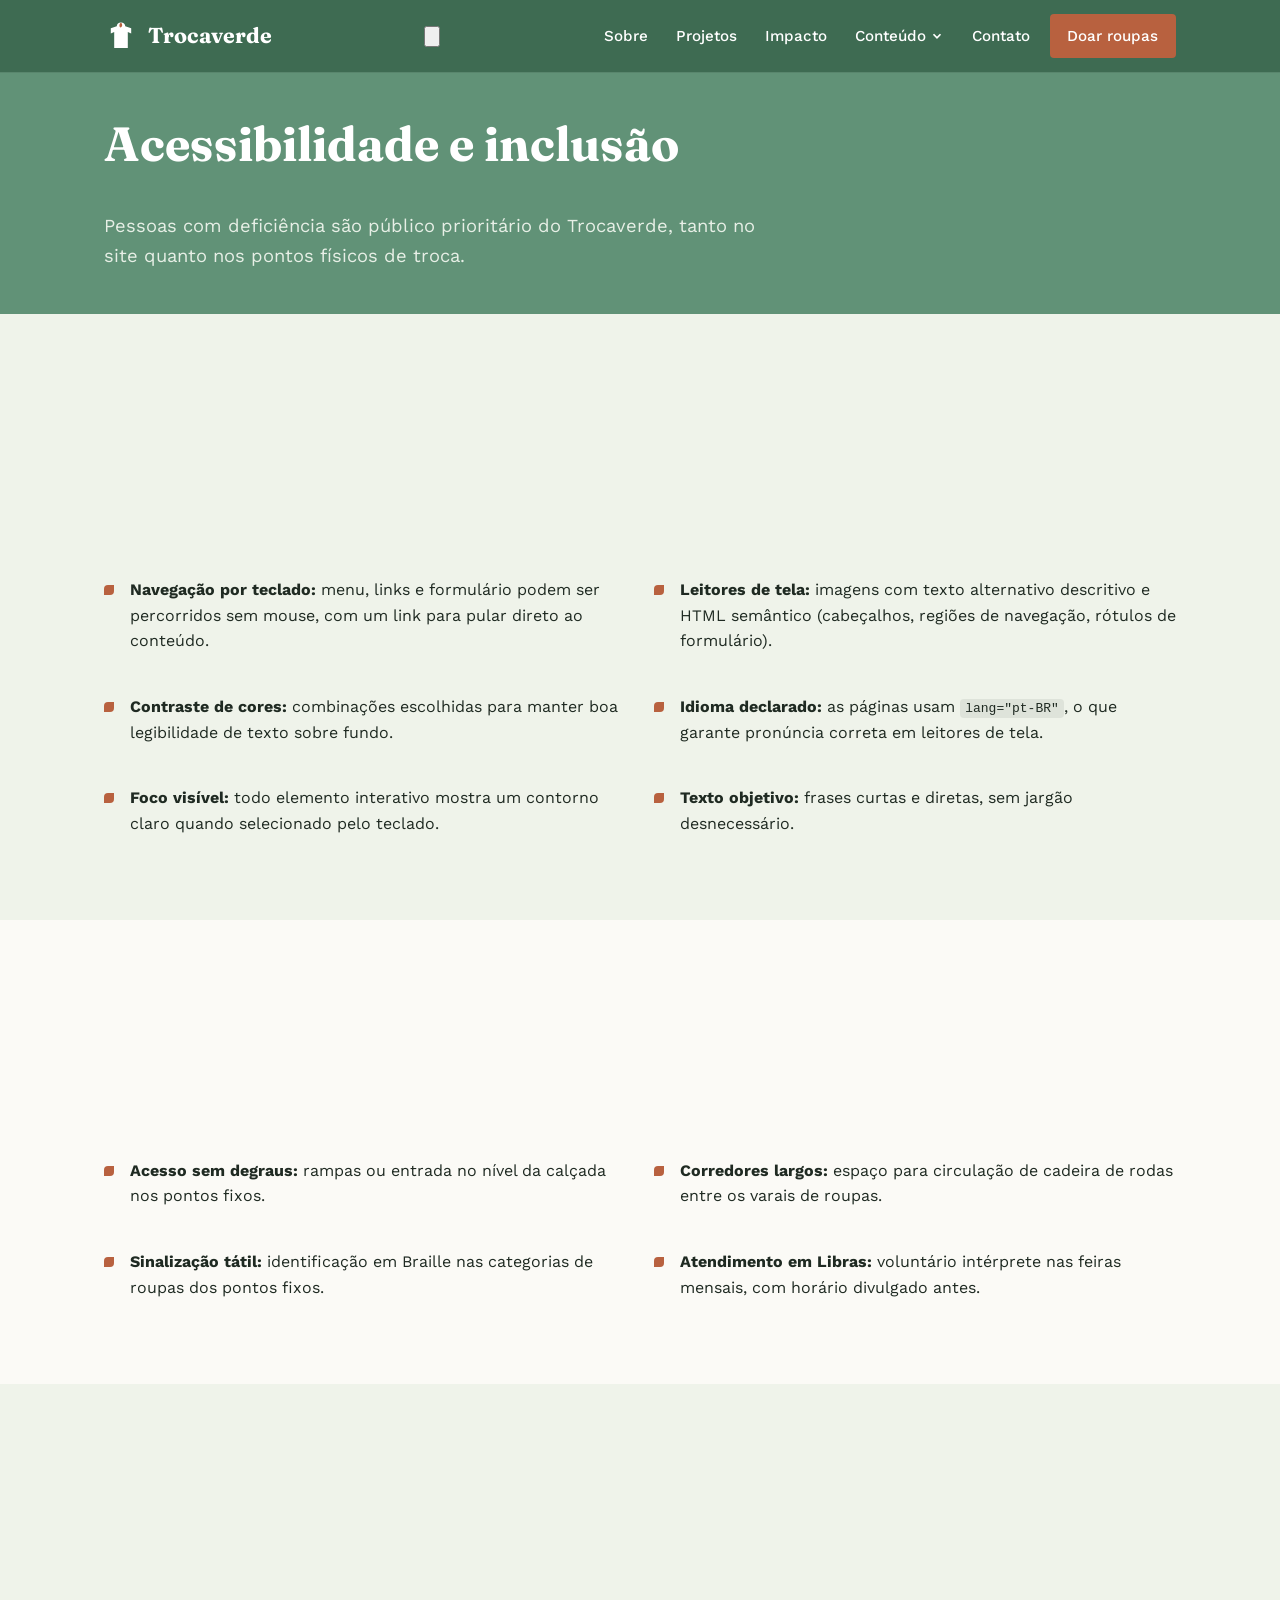
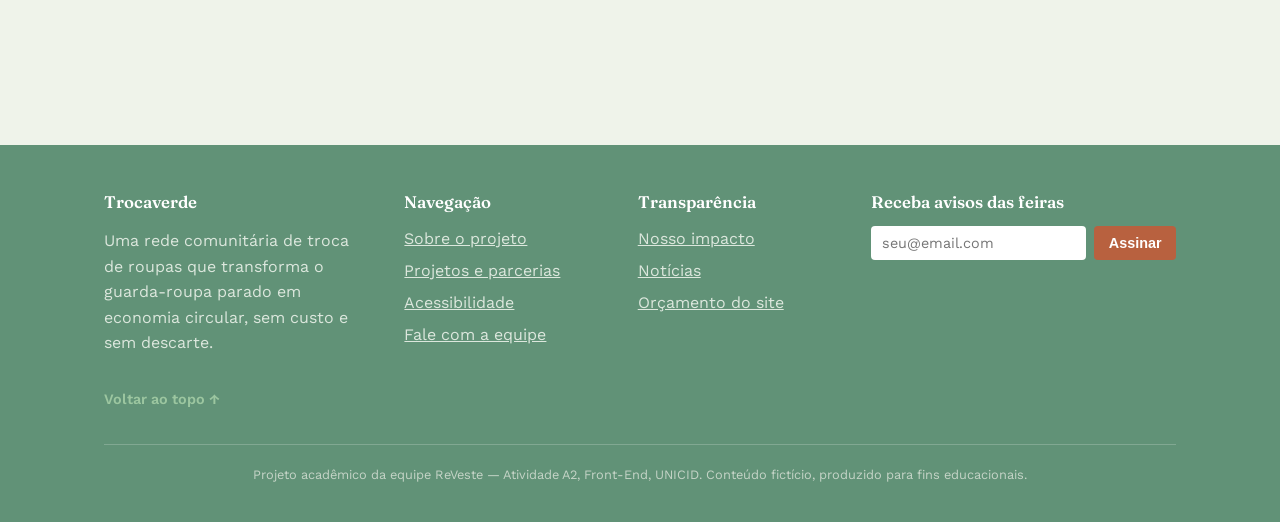
==== acessibilidade.html @ 3913f3bd "Ajustes de acessibilidade e navegação" ====
<!DOCTYPE html>
<html lang="pt-BR">
<head>
  <meta charset="UTF-8">
  <meta name="viewport" content="width=device-width, initial-scale=1.0">
  <title>Acessibilidade | Trocaverde</title>
  <meta name="description" content="Medidas de acessibilidade digital e física adotadas pelo Trocaverde para incluir pessoas com deficiência.">
  <link rel="preconnect" href="https://fonts.googleapis.com">
  <link rel="preconnect" href="https://fonts.gstatic.com" crossorigin>
  <link href="https://fonts.googleapis.com/css2?family=Fraunces:opsz,wght@9..144,500;9..144,700&family=Work+Sans:wght@400;500;600;700&display=swap" rel="stylesheet">
  <link rel="stylesheet" href="css/style.css">
  <link rel="icon" type="image/svg+xml" href="favicon.svg">
</head>
<body>
  <a class="skip-link" href="#conteudo-principal">Pular para o conteúdo principal</a>

  <header class="site-header">
    <div class="container">
      <a class="brand" href="index.html" aria-label="Trocaverde — página inicial">
        <svg viewBox="0 0 40 40" aria-hidden="true" focusable="false">
          <path d="M20 4c-2.8 0-5 2-5 4.4L8 11v6l4-1.6V34h16V15.4L32 17v-6l-7-2.6C25 6 22.8 4 20 4z" fill="#ffffff"/>
          <path d="M20 4c2 2 2 5-1 6-1.6-2-1-4.6 1-6z" fill="#B8613F"/>
        </svg>
        Trocaverde
      </a>
      <button type="button" class="nav-toggle-button" aria-label="Abrir menu de navegação" aria-expanded="false" aria-controls="main-nav">
        <svg viewBox="0 0 24 24" aria-hidden="true" focusable="false"><path d="M3 6h18M3 12h18M3 18h18" stroke="currentColor" stroke-width="2" stroke-linecap="round"/></svg>
      </button>
      <nav class="main-nav" id="main-nav" aria-label="Navegação principal">
        <ul>
          <li><a href="sobre.html">Sobre</a></li>
          <li><a href="projetos.html">Projetos</a></li>
          <li><a href="impacto.html">Impacto</a></li>
          <li class="has-dropdown">
            <button type="button" class="dropdown-toggle" aria-expanded="false" aria-controls="conteudo-menu">Conteúdo
              <svg class="chevron" viewBox="0 0 16 16" aria-hidden="true" focusable="false"><path d="M4 6l4 4 4-4" fill="none" stroke="currentColor" stroke-width="2"/></svg>
            </button>
            <ul class="dropdown" id="conteudo-menu">
              <li><a href="galeria.html">Galeria</a></li>
              <li><a href="midia.html">Mídia</a></li>
              <li><a href="noticias.html">Notícias</a></li>
              <li><a href="acessibilidade.html" aria-current="page">Acessibilidade</a></li>
            </ul>
          </li>
          <li><a href="contato.html">Contato</a></li>
        </ul>
        <a class="btn btn-cta" href="contato.html#formulario">Doar roupas</a>
      </nav>
    </div>
  </header>

  <main id="conteudo-principal">
    <section class="page-hero">
      <div class="container">
        <h1>Acessibilidade e inclusão</h1>
        <p>Pessoas com deficiência são público prioritário do Trocaverde, tanto no site quanto nos pontos físicos de troca.</p>
      </div>
    </section>

    <section class="section">
      <div class="container">
        <div class="section-head reveal">
          <p class="eyebrow">No site</p>
          <h2>Feito para tecnologias assistivas</h2>
          <p>O Trocaverde foi construído para funcionar bem com leitores de tela, navegação por teclado e ajustes de contraste.</p>
        </div>
        <ul class="leaf-list grid grid--2">
          <li><strong>Navegação por teclado:</strong> menu, links e formulário podem ser percorridos sem mouse, com um link para pular direto ao conteúdo.</li>
          <li><strong>Leitores de tela:</strong> imagens com texto alternativo descritivo e HTML semântico (cabeçalhos, regiões de navegação, rótulos de formulário).</li>
          <li><strong>Contraste de cores:</strong> combinações escolhidas para manter boa legibilidade de texto sobre fundo.</li>
          <li><strong>Idioma declarado:</strong> as páginas usam <code>lang="pt-BR"</code>, o que garante pronúncia correta em leitores de tela.</li>
          <li><strong>Foco visível:</strong> todo elemento interativo mostra um contorno claro quando selecionado pelo teclado.</li>
          <li><strong>Texto objetivo:</strong> frases curtas e diretas, sem jargão desnecessário.</li>
        </ul>
      </div>
    </section>

    <section class="section section--alt">
      <div class="container">
        <div class="section-head reveal">
          <p class="eyebrow">Nos pontos físicos</p>
          <h2>Inclusão que vai além da tela</h2>
          <p>Os locais parceiros seguem um checklist mínimo de acessibilidade.</p>
        </div>
        <ul class="leaf-list grid grid--2">
          <li><strong>Acesso sem degraus:</strong> rampas ou entrada no nível da calçada nos pontos fixos.</li>
          <li><strong>Corredores largos:</strong> espaço para circulação de cadeira de rodas entre os varais de roupas.</li>
          <li><strong>Sinalização tátil:</strong> identificação em Braille nas categorias de roupas dos pontos fixos.</li>
          <li><strong>Atendimento em Libras:</strong> voluntário intérprete nas feiras mensais, com horário divulgado antes.</li>
        </ul>
      </div>
    </section>

    <section class="section">
      <div class="container">
        <div class="section-head reveal">
          <p class="eyebrow">Contínuo</p>
          <h2>Encontrou uma barreira?</h2>
          <p>Acessibilidade é um processo contínuo. Se algo não funcionar como deveria, avise a equipe pela <a href="contato.html">página de contato</a>, escolhendo o assunto "Relatar problema de acessibilidade".</p>
        </div>
      </div>
    </section>
  </main>

  <footer class="site-footer">
    <div class="container">
      <div class="footer-grid">
        <div>
          <h2>Trocaverde</h2>
          <p>Uma rede comunitária de troca de roupas que transforma o guarda-roupa parado em economia circular, sem custo e sem descarte.</p>
          <a class="back-to-top" href="#conteudo-principal">Voltar ao topo ↑</a>
        </div>
        <div>
          <h2>Navegação</h2>
          <ul>
            <li><a href="sobre.html">Sobre o projeto</a></li>
            <li><a href="projetos.html">Projetos e parcerias</a></li>
            <li><a href="acessibilidade.html">Acessibilidade</a></li>
            <li><a href="contato.html">Fale com a equipe</a></li>
          </ul>
        </div>
        <div>
          <h2>Transparência</h2>
          <ul>
            <li><a href="impacto.html">Nosso impacto</a></li>
            <li><a href="noticias.html">Notícias</a></li>
            <li><a href="orcamento_hospedagem.html">Orçamento do site</a></li>
          </ul>
        </div>
        <div>
          <h2>Receba avisos das feiras</h2>
          <form class="newsletter-form" data-newsletter-form>
            <label for="newsletter-email" class="visually-hidden">Seu e-mail</label>
            <input type="email" id="newsletter-email" name="newsletter-email" placeholder="seu@email.com" required autocomplete="email">
            <button type="submit">Assinar</button>
          </form>
          <p class="newsletter-status" role="status" aria-live="polite" aria-atomic="true" hidden></p>
        </div>
      </div>
      <p class="footer-bottom">Projeto acadêmico da equipe ReVeste — Atividade A2, Front-End, UNICID. Conteúdo fictício, produzido para fins educacionais.</p>
    </div>
  </footer>

  <script src="js/main.js" defer></script>
</body>
</html>
---- css/style.css ----
/* ==========================================================================
   Trocaverde — folha de estilos (equipe ReVeste)
   ========================================================================== */

:root {
  --color-bg: #EFF3EA;
  --color-bg-alt: #FBFAF6;
  --color-ink: #1F2A22;
  --color-ink-soft: #4A564C;
  --color-primary: #3E6B52;
  --color-primary-dark: #619277;
  --color-secondary: #9CC6A0;
  --color-accent: #B8613F;
  --color-accent-dark: #9C5136;
  --color-card: #F3ECDC;
  --color-border: rgba(31, 42, 34, 0.18);
  --color-white: #ffffff;

  --font-display: 'Fraunces', Georgia, serif;
  --font-body: 'Work Sans', Arial, sans-serif;

  --text-xs: 0.8rem;
  --text-sm: 0.9rem;
  --text-base: 1rem;
  --text-lg: 1.15rem;
  --text-xl: 1.35rem;
  --text-2xl: 1.75rem;
  --text-3xl: 2.25rem;

  --space-1: 0.25rem;
  --space-2: 0.5rem;
  --space-3: 0.75rem;
  --space-4: 1rem;
  --space-5: 1.5rem;
  --space-6: 2rem;
  --space-7: 3rem;
  --space-8: 4rem;

  --max-width: 1120px;
  --radius-sm: 4px;
  --radius-md: 8px;
  --radius-lg: 12px;
}

*, *::before, *::after { box-sizing: border-box; }
html { scroll-behavior: smooth; }
body {
  margin: 0;
  font-family: var(--font-body);
  color: var(--color-ink);
  background: var(--color-bg);
  line-height: 1.6;
}
img, svg { max-width: 100%; }
a { color: var(--color-primary-dark); }
ul { list-style: none; margin: 0; padding: 0; }
h1, h2, h3 {
  font-family: var(--font-display);
  color: var(--color-primary-dark);
  line-height: 1.15;
  margin-top: 0;
}
h1 { font-size: clamp(2rem, 4vw, 3rem); font-weight: 700; }
h2 { font-size: clamp(1.5rem, 3vw, 2.1rem); font-weight: 600; }
h3 { font-size: var(--text-xl); font-weight: 600; }
p { max-width: 68ch; }
code { background: rgba(31,42,34,0.08); padding: 0.1rem 0.35rem; border-radius: var(--radius-sm); }

.container {
  width: 100%;
  max-width: var(--max-width);
  margin-inline: auto;
  padding-inline: 1.5rem;
}

/* ---------- Acessibilidade ---------- */
:focus-visible {
  outline: 3px solid var(--color-accent);
  outline-offset: 3px;
}
.skip-link {
  position: absolute;
  left: -999px;
  top: 0;
  background: var(--color-primary-dark);
  color: var(--color-white);
  padding: 0.75rem 1.25rem;
  z-index: 100;
}
.skip-link:focus { left: 0; }
.visually-hidden {
  position: absolute;
  width: 1px;
  height: 1px;
  margin: -1px;
  padding: 0;
  overflow: hidden;
  clip: rect(0, 0, 0, 0);
  white-space: nowrap;
  border: 0;
}
@media (prefers-reduced-motion: reduce) {
  html { scroll-behavior: auto; }
  *, *::before, *::after { animation-duration: 0.001ms !important; transition-duration: 0.001ms !important; }
  .reveal { opacity: 1 !important; transform: none !important; }
}

/* ---------- Cabeçalho e navegação ---------- */
.site-header {
  position: sticky;
  top: 0;
  z-index: 50;
  background: var(--color-primary);
  box-shadow: 0 1px 0 rgba(0,0,0,0.08);
  transition: box-shadow 0.25s ease;
}
.site-header.is-scrolled {
  box-shadow: 0 4px 18px rgba(0,0,0,0.18);
}
.site-header .container {
  display: flex;
  align-items: center;
  justify-content: space-between;
  padding-block: 0.9rem;
  gap: 1rem;
  transition: padding 0.25s ease;
}
.site-header.is-scrolled .container { padding-block: 0.55rem; }

.brand {
  display: flex;
  align-items: center;
  gap: 0.6rem;
  color: var(--color-white);
  text-decoration: none;
  font-family: var(--font-display);
  font-size: 1.35rem;
  font-weight: 700;
}
.brand svg { width: 34px; height: 34px; flex-shrink: 0; }
.brand:hover { opacity: 0.9; }

.nav-toggle-label {
  display: none;
  color: var(--color-white);
  cursor: pointer;
  padding: 0.4rem;
}
.nav-toggle-label svg { width: 28px; height: 28px; }
#nav-toggle:focus-visible ~ .nav-toggle-label {
  outline: 3px solid var(--color-white);
  outline-offset: 3px;
}

.main-nav {
  display: flex;
  align-items: center;
  gap: 0.5rem;
}
.main-nav ul {
  display: flex;
  flex-wrap: wrap;
  gap: 0.25rem;
  align-items: center;
}
.main-nav a,
.dropdown-toggle {
  display: inline-flex;
  align-items: center;
  gap: 0.25rem;
  color: var(--color-white);
  text-decoration: none;
  font-family: var(--font-body);
  font-size: 0.95rem;
  font-weight: 500;
  padding: 0.5rem 0.75rem;
  border-radius: var(--radius-sm);
  background: transparent;
  border: 0;
  cursor: pointer;
  position: relative;
}
.main-nav a::after,
.dropdown-toggle::after {
  content: "";
  position: absolute;
  left: 0.75rem;
  right: 0.75rem;
  bottom: 0.25rem;
  height: 2px;
  background: var(--color-secondary);
  transform: scaleX(0);
  transform-origin: left;
  transition: transform 0.2s ease;
}
.main-nav a:hover::after,
.dropdown-toggle:hover::after,
.main-nav a[aria-current="page"]::after,
.has-current > .dropdown-toggle::after {
  transform: scaleX(1);
}
.main-nav a:hover,
.dropdown-toggle:hover { background: rgba(0,0,0,0.12); }
.main-nav a:focus-visible,
.dropdown-toggle:focus-visible { outline-color: var(--color-white); }

.has-dropdown { position: relative; }
.chevron { width: 14px; height: 14px; }
.main-nav .dropdown {
  display: none;
  position: absolute;
  top: 100%;
  left: 0;
  min-width: 200px;
  background: var(--color-primary-dark);
  border-radius: var(--radius-md);
  padding: 0.5rem;
  box-shadow: 0 12px 32px rgba(0,0,0,0.22);
  z-index: 10;
}
.has-dropdown.is-open > .dropdown { display: block; }
.dropdown li { width: 100%; }
.dropdown a { display: block; width: 100%; padding: 0.5rem 0.75rem; }
.dropdown a::after { display: none; }
.has-dropdown.has-current > .dropdown-toggle::after {
  background: var(--color-accent);
  transform: scaleX(1);
}

.btn-cta {
  background: var(--color-accent) !important;
  color: var(--color-white) !important;
  font-weight: 600;
  padding: 0.6rem 1.1rem !important;
  border-radius: var(--radius-sm);
  white-space: nowrap;
}
.btn-cta::after { display: none !important; }
.btn-cta:hover { background: #a24d2f !important; }

@media (max-width: 900px) {
  .nav-toggle-label { display: inline-flex; }
  .site-header .container { flex-wrap: wrap; }
  .main-nav { display: none; width: 100%; order: 3; flex-direction: column; align-items: stretch; padding-bottom: 1rem; }
  #nav-toggle:checked ~ .main-nav { display: flex; }
  .main-nav ul { flex-direction: column; align-items: stretch; }
  .main-nav a, .dropdown-toggle { padding: 0.65rem 0.5rem; }
  .main-nav a::after, .dropdown-toggle::after { display: none; }
  .has-dropdown { width: 100%; }
  .dropdown { position: static; box-shadow: none; padding-left: 1rem; background: transparent; }
  .btn-cta { margin-top: 0.5rem; text-align: center; }
}

/* ---------- Hero e faixas de topo ---------- */
.hero {
  background: linear-gradient(160deg, var(--color-primary-dark) 0%, var(--color-primary) 70%);
  color: var(--color-white);
  padding-block: clamp(3rem, 8vw, 6rem);
  position: relative;
  overflow: hidden;
}
.hero-blobs {
  position: absolute;
  inset: 0;
  pointer-events: none;
  opacity: 0.18;
}
.hero-blobs svg { position: absolute; }
.hero-blobs .blob-1 { width: 380px; top: -80px; right: -60px; }
.hero-blobs .blob-2 { width: 260px; bottom: -40px; left: -40px; }
.hero h1 { color: var(--color-white); }
.hero .container {
  display: grid;
  grid-template-columns: 1.1fr 0.9fr;
  gap: 3rem;
  align-items: center;
  position: relative;
  z-index: 1;
}
.hero p.lede { font-size: var(--text-lg); color: #E7EFE6; max-width: 46ch; }
.hero-trust {
  margin-top: 1.25rem;
  font-size: var(--text-sm);
  color: #C9DCC9;
  letter-spacing: 0.02em;
}
.hero-figure { width: 100%; aspect-ratio: 1 / 1; }
@media (max-width: 780px) {
  .hero .container { grid-template-columns: 1fr; }
  .hero-figure { max-width: 280px; margin-inline: auto; }
}

.page-hero {
  background: var(--color-primary-dark);
  color: var(--color-white);
  padding-block: 2.75rem;
}
.page-hero h1 { color: var(--color-white); }
.page-hero p { color: #E7EFE6; font-size: var(--text-lg); max-width: 62ch; margin-bottom: 0; }

/* ---------- Estatísticas sobrepostas ---------- */
.stats-strip {
  margin-top: -3.5rem;
  position: relative;
  z-index: 2;
  padding-bottom: 1.5rem;
}
.stat-overlap {
  background: var(--color-bg-alt);
  border-radius: var(--radius-lg);
  padding: 1.75rem;
  box-shadow: 0 10px 30px rgba(31,42,34,0.15);
  text-align: center;
}
.stat-overlap .stat-number {
  font-family: var(--font-display);
  font-size: 2.5rem;
  font-weight: 700;
  color: var(--color-primary-dark);
  display: block;
  line-height: 1.1;
}
.stat-overlap p { color: var(--color-ink-soft); margin: 0.5rem 0 0; font-size: 0.95rem; max-width: none; }

/* ---------- Botões ---------- */
.btn {
  display: inline-block;
  font-family: var(--font-body);
  font-weight: 600;
  font-size: var(--text-base);
  text-decoration: none;
  padding: 0.75rem 1.4rem;
  border-radius: var(--radius-sm);
  border: 2px solid transparent;
  cursor: pointer;
  transition: background 0.2s ease, transform 0.2s ease;
}
.btn-primary { background: var(--color-accent-dark); color: var(--color-white); }
.btn-primary:hover { background: #7f4129; }
.btn-outline { color: var(--color-white); border-color: var(--color-white); }
.btn-outline:hover { background: rgba(255,255,255,0.14); }
.hero .btn:focus-visible { outline-color: var(--color-white); }

/* ---------- Seções e grades ---------- */
.section { padding-block: clamp(2.5rem, 6vw, 4.5rem); }
.section--alt { background: var(--color-bg-alt); }
.section-head { max-width: 62ch; margin-bottom: 2rem; }
.section-head p { color: var(--color-ink-soft); }

.eyebrow {
  display: inline-block;
  font-size: var(--text-xs);
  font-weight: 700;
  letter-spacing: 0.1em;
  text-transform: uppercase;
  color: var(--color-accent-dark);
  margin-bottom: 0.5rem;
}

.grid { display: grid; gap: 1.75rem; }
.grid--3 { grid-template-columns: repeat(3, 1fr); }
.grid--2 { grid-template-columns: repeat(2, 1fr); }
@media (max-width: 900px) { .grid--3 { grid-template-columns: repeat(2, 1fr); } }
@media (max-width: 620px) { .grid--3, .grid--2 { grid-template-columns: 1fr; } }

/* ---------- Cards ---------- */
.card {
  background: var(--color-card);
  border-radius: var(--radius-lg);
  padding: 1.75rem;
  box-shadow: 0 2px 8px rgba(31,42,34,0.06);
  transition: transform 0.22s ease, box-shadow 0.22s ease;
}
.card:hover {
  transform: translateY(-4px);
  box-shadow: 0 10px 24px rgba(31,42,34,0.12);
}
.card h3 { margin-bottom: 0.5rem; }
.card p { color: var(--color-ink-soft); margin-bottom: 0; }

.card-icon {
  width: 40px;
  height: 40px;
  color: var(--color-primary-dark);
  margin-bottom: 1rem;
}

.stat-card {
  background: var(--color-primary-dark);
  color: var(--color-white);
  border-radius: var(--radius-lg);
  padding: 1.75rem;
  box-shadow: 0 2px 8px rgba(31,42,34,0.08);
}
.stat-card .stat-number {
  font-family: var(--font-display);
  font-size: 2.5rem;
  font-weight: 700;
  display: block;
  line-height: 1.1;
}
.stat-card p { color: #E7EFE6; margin-bottom: 0; }

.leaf-list li { position: relative; padding-left: 1.6rem; margin-bottom: 0.75rem; }
.leaf-list li::before {
  content: "";
  position: absolute;
  left: 0;
  top: 0.5rem;
  width: 10px;
  height: 10px;
  background: var(--color-accent);
  border-radius: 40% 0 40% 0;
}

.hint { font-size: var(--text-sm); color: var(--color-ink-soft); font-weight: 400; }

/* ---------- Passos numerados ---------- */
.steps {
  counter-reset: step;
  display: grid;
  gap: 2rem;
  grid-template-columns: repeat(3, 1fr);
  position: relative;
  padding-top: 1rem;
}
.steps::before {
  content: "";
  position: absolute;
  top: 3.25rem;
  left: 16.66%;
  right: 16.66%;
  height: 2px;
  background: var(--color-secondary);
  z-index: 0;
}
.step { text-align: center; position: relative; z-index: 1; }
.step::before {
  counter-increment: step;
  content: counter(step);
  display: inline-flex;
  align-items: center;
  justify-content: center;
  width: 3.5rem;
  height: 3.5rem;
  border-radius: 50%;
  background: var(--color-primary);
  color: var(--color-white);
  font-family: var(--font-display);
  font-size: 1.5rem;
  font-weight: 700;
  margin-bottom: 1rem;
  box-shadow: 0 4px 12px rgba(31,42,34,0.15);
}
.step h3 { margin-bottom: 0.35rem; }
.step p { color: var(--color-ink-soft); max-width: 32ch; margin-inline: auto; }
@media (max-width: 720px) {
  .steps { grid-template-columns: 1fr; }
  .steps::before { display: none; }
}

/* ---------- Citação em destaque ---------- */
.pull-quote {
  border-left: 4px solid var(--color-accent);
  background: var(--color-bg-alt);
  padding: 1.5rem 1.75rem;
  border-radius: var(--radius-md);
  font-family: var(--font-display);
  font-size: var(--text-lg);
  color: var(--color-primary-dark);
  max-width: 62ch;
}
.pull-quote cite {
  display: block;
  margin-top: 0.75rem;
  font-family: var(--font-body);
  font-size: var(--text-sm);
  font-style: normal;
  color: var(--color-ink-soft);
}

/* ---------- Tabelas ---------- */
.table-wrap { overflow-x: auto; }
table { width: 100%; border-collapse: collapse; min-width: 560px; background: var(--color-bg-alt); }
caption { text-align: left; font-weight: 600; margin-bottom: 0.75rem; color: var(--color-ink-soft); }
th, td { text-align: left; padding: 0.85rem 1rem; border-bottom: 1px solid var(--color-border); }
thead th { background: var(--color-primary); color: var(--color-white); font-weight: 600; }
tbody tr:nth-child(even) { background: rgba(62,107,82,0.07); }
tbody tr.is-highlight { outline: 2px solid var(--color-accent); outline-offset: -2px; }

/* ---------- Gráfico de barras ---------- */
.bar-chart {
  display: flex;
  align-items: flex-end;
  gap: 0.85rem;
  height: 320px;
  padding: 2.5rem 0 2.75rem;
  margin-top: 1rem;
}
.bar {
  flex: 1;
  height: calc(var(--value) / 280 * 100%);
  background: var(--color-secondary);
  border-radius: 6px 6px 0 0;
  position: relative;
  min-height: 1rem;
  transition: background 0.2s ease;
}
.bar--highlight { background: var(--color-accent); }
.bar span {
  position: absolute;
  top: -1.6rem;
  left: 50%;
  transform: translateX(-50%);
  font-size: var(--text-sm);
  font-weight: 600;
  color: var(--color-ink);
}
.bar b {
  position: absolute;
  bottom: -1.9rem;
  left: 50%;
  transform: translateX(-50%);
  font-size: var(--text-sm);
  font-weight: 500;
  color: var(--color-ink-soft);
}
@media (max-width: 560px) {
  .bar-chart { gap: 0.4rem; height: 260px; }
  .bar span { font-size: 0.7rem; }
  .bar b { font-size: 0.7rem; }
}

/* ---------- Barras de progresso ---------- */
.progress-list { display: grid; gap: 1rem; margin-bottom: 2rem; max-width: 640px; }
.progress-head {
  display: flex;
  justify-content: space-between;
  font-size: var(--text-sm);
  font-weight: 600;
  margin-bottom: 0.35rem;
}
.progress-track {
  background: rgba(62,107,82,0.15);
  border-radius: 999px;
  height: 10px;
  overflow: hidden;
}
.progress-fill {
  height: 100%;
  background: var(--color-primary);
  border-radius: 999px;
}
.progress-fill--accent { background: var(--color-accent); }

/* ---------- Galeria ---------- */
.gallery-filters {
  display: flex;
  flex-wrap: wrap;
  gap: 0.5rem;
  margin-bottom: 2rem;
}
.gallery-filters button {
  font-family: var(--font-body);
  font-size: var(--text-sm);
  font-weight: 600;
  padding: 0.5rem 1rem;
  border-radius: 999px;
  border: 1.5px solid var(--color-border);
  background: var(--color-bg-alt);
  color: var(--color-ink);
  cursor: pointer;
  transition: background 0.2s, color 0.2s, border-color 0.2s;
}
.gallery-filters button[aria-pressed="true"] {
  background: var(--color-primary);
  color: var(--color-white);
  border-color: var(--color-primary);
}

.gallery-grid { display: grid; grid-template-columns: repeat(3, 1fr); gap: 1.5rem; }
@media (max-width: 900px) { .gallery-grid { grid-template-columns: repeat(2, 1fr); } }
@media (max-width: 560px) { .gallery-grid { grid-template-columns: 1fr; } }
.gallery-grid figure {
  margin: 0;
  cursor: pointer;
  border-radius: var(--radius-md);
  overflow: hidden;
  transition: transform 0.2s ease;
}
.gallery-grid figure:hover { transform: translateY(-4px); }
.gallery-grid figure[hidden] { display: none; }

.swatch {
  aspect-ratio: 4 / 5;
  display: flex;
  align-items: center;
  justify-content: center;
  position: relative;
}
.swatch svg { width: 38%; height: auto; }
.swatch--verde { background: #9CC6A0; color: #2B4C3A; }
.swatch--bege { background: #F3ECDC; color: #B8613F; }
.swatch--verde-claro { background: #CFE0D2; color: #2B4C3A; }
.swatch--creme { background: #E8D9C3; color: #3E6B52; }
.swatch--verde-medio { background: #B8DBC0; color: #2B4C3A; }

figcaption { margin-top: 0.6rem; font-size: var(--text-sm); color: var(--color-ink); }
figcaption .fonte { display: block; font-size: var(--text-xs); color: var(--color-ink-soft); margin-top: 0.15rem; }

/* Lightbox */
dialog {
  border: 0;
  border-radius: var(--radius-lg);
  padding: 1.5rem;
  max-width: 520px;
  width: 92vw;
  background: var(--color-bg-alt);
  color: var(--color-ink);
}
dialog::backdrop { background: rgba(15, 22, 18, 0.65); }
dialog .close {
  position: absolute;
  top: 0.5rem;
  right: 0.5rem;
  background: transparent;
  border: 0;
  font-size: 1.5rem;
  line-height: 1;
  cursor: pointer;
  color: var(--color-ink);
  padding: 0.35rem 0.6rem;
  border-radius: var(--radius-sm);
}
dialog .close:hover { background: rgba(0,0,0,0.08); }
dialog .lightbox-content .swatch { width: 100%; border-radius: var(--radius-md); }
dialog .lightbox-caption { margin-top: 1rem; font-size: var(--text-sm); }

/* ---------- Mídia ---------- */
.media-grid {
  display: grid;
  grid-template-columns: 1.4fr 1fr;
  gap: 1.75rem;
  margin-bottom: 2.75rem;
  align-items: start;
}
@media (max-width: 820px) { .media-grid { grid-template-columns: 1fr; } }

.media-block { margin-bottom: 2.75rem; }
.media-block h2 { font-size: var(--text-2xl); }

/* Caixa do vídeo */
.media-frame { 
  background: var(--color-ink); 
  border-radius: var(--radius-lg); 
  overflow: hidden; 
  aspect-ratio: 16 / 9; 
  width: 100%; 
}

/* Vídeo e Iframe preenchem a caixa sem cortar (contain em vez de cover) */
.media-frame video, 
iframe.map-embed { 
  width: 100%; 
  height: 100%; 
  object-fit: contain; /* Mostra o vídeo inteiro */
  display: block; 
  border: 0; 
}

/* Áudio volta ao normal */
audio { 
  width: 100%; 
  height: 54px; /* Remove a altura forçada */
  display: block; 
  margin-bottom: 1rem;
  background: var(--color-card);
  border-radius: var(--radius-sm);
}

/* Mapa */
iframe.map-embed { height: 360px; }

.transcript {
  margin-top: 0.75rem;
  font-size: var(--text-sm);
  color: var(--color-ink-soft);
}
.transcript summary { cursor: pointer; font-weight: 600; color: var(--color-primary-dark); }
.transcript p { margin-top: 0.5rem; }

.map-layout { display: grid; grid-template-columns: 1.4fr 1fr; gap: 1.75rem; align-items: start; }
@media (max-width: 820px) { .map-layout { grid-template-columns: 1fr; } }

/* ---------- Notícias ---------- */
.news-featured {
  display: grid;
  grid-template-columns: 1.2fr 1fr;
  gap: 1.75rem;
  background: var(--color-card);
  border-radius: var(--radius-lg);
  padding: 1.75rem;
  margin-bottom: 2.5rem;
  align-items: center;
}
.news-featured .news-cover { aspect-ratio: 4 / 3; border-radius: var(--radius-md); }
@media (max-width: 720px) { .news-featured { grid-template-columns: 1fr; } }

.news-cover {
  background: linear-gradient(135deg, var(--color-secondary), var(--color-primary));
  border-radius: var(--radius-md);
  display: flex;
  align-items: center;
  justify-content: center;
  color: var(--color-white);
  font-family: var(--font-display);
  font-size: var(--text-2xl);
  aspect-ratio: 16 / 9;
  margin-bottom: 0.75rem;
}
.news-cover svg { width: 48px; height: 48px; }

.news-card {
  padding-bottom: 1.5rem;
  border-bottom: 1px solid var(--color-border);
}
.news-card p { color: var(--color-ink-soft); }
.news-meta {
  display: flex;
  flex-wrap: wrap;
  gap: 0.5rem 0.9rem;
  align-items: center;
  font-size: var(--text-xs);
  color: var(--color-ink-soft);
  margin-bottom: 0.35rem;
}
.news-tag {
  background: var(--color-accent);
  color: var(--color-white);
  padding: 0.15rem 0.55rem;
  border-radius: 999px;
  font-weight: 600;
  font-size: 0.72rem;
  text-transform: uppercase;
  letter-spacing: 0.04em;
}
.news-date { color: var(--color-accent-dark) !important; font-weight: 600; font-size: var(--text-sm); margin-bottom: 0.25rem; }

/* ---------- Equipe ---------- */
.team-card { text-align: center; }
.avatar {
  width: 64px;
  height: 64px;
  border-radius: 50%;
  background: var(--color-primary);
  color: var(--color-white);
  display: inline-flex;
  align-items: center;
  justify-content: center;
  font-family: var(--font-display);
  font-size: 1.5rem;
  font-weight: 700;
  margin-bottom: 0.75rem;
}
.team-role { color: var(--color-accent-dark) !important; font-weight: 600; font-size: var(--text-sm); margin-bottom: 0.25rem !important; }

/* ---------- Formulário ---------- */
.contact-layout {
  display: grid;
  grid-template-columns: 1.6fr 1fr;
  gap: 2rem;
  align-items: start;
}
@media (max-width: 820px) { .contact-layout { grid-template-columns: 1fr; } }

.contact-aside { display: grid; gap: 1.25rem; }
.contact-aside .card { padding: 1.25rem 1.5rem; }
.contact-aside h3 { margin-bottom: 0.75rem; }

fieldset { border: 1px solid var(--color-border); border-radius: var(--radius-md); padding: 1.25rem; margin: 0 0 1.5rem; }
legend { font-family: var(--font-display); font-weight: 600; padding-inline: 0.5rem; color: var(--color-primary-dark); }
.form-grid { display: grid; grid-template-columns: repeat(2, 1fr); gap: 1.25rem; }
@media (max-width: 700px) { .form-grid { grid-template-columns: 1fr; } }
.field { display: flex; flex-direction: column; gap: 0.35rem; }
.field.full { grid-column: 1 / -1; }
label { font-weight: 600; font-size: 0.95rem; }
.check { display: flex; gap: 0.6rem; align-items: flex-start; font-weight: 500; }
.check input { margin-top: 0.3rem; }
input, select, textarea {
  font-family: var(--font-body);
  font-size: var(--text-base);
  padding: 0.7rem 0.85rem;
  border: 1.5px solid #6b776d;
  border-radius: var(--radius-sm);
  background: var(--color-white);
  color: var(--color-ink);
}
textarea { resize: vertical; min-height: 130px; }
input:user-invalid,
textarea:user-invalid,
select:user-invalid,
input[aria-invalid="true"],
textarea[aria-invalid="true"],
select[aria-invalid="true"] {
  border-color: var(--color-accent-dark);
  border-width: 2px;
}
input:focus-visible,
select:focus-visible,
textarea:focus-visible { outline-color: var(--color-accent); }

.field-error {
  color: var(--color-accent-dark);
  font-size: var(--text-sm);
  font-weight: 600;
  margin: 0;
}
.char-counter {
  font-size: var(--text-xs);
  color: var(--color-ink-soft);
  text-align: right;
  margin: 0;
}
.form-success {
  background: #d9ecdc;
  color: #1c4a2c;
  border-left: 4px solid var(--color-primary);
  padding: 0.9rem 1rem;
  border-radius: var(--radius-sm);
  font-weight: 600;
  margin-top: 1rem;
}

/* ---------- Rodapé ---------- */
.site-footer { background: var(--color-primary-dark); color: #DCE7DD; padding-block: 3rem 1.5rem; }
.footer-grid {
  display: grid;
  grid-template-columns: 1.2fr 0.9fr 0.9fr 1.2fr;
  gap: 2rem;
  margin-bottom: 2rem;
}
@media (max-width: 900px) { .footer-grid { grid-template-columns: 1fr 1fr; } }
@media (max-width: 560px) { .footer-grid { grid-template-columns: 1fr; } }
.site-footer h2 { color: var(--color-white); font-size: 1.05rem; }
.site-footer a { color: #DCE7DD; }
.site-footer li { margin-bottom: 0.4rem; }
.back-to-top {
  display: inline-block;
  margin-top: 1rem;
  font-size: var(--text-sm);
  color: var(--color-secondary) !important;
  text-decoration: none;
  font-weight: 600;
}
.back-to-top:hover { text-decoration: underline; }

.newsletter-form { display: flex; gap: 0.5rem; margin-top: 0.5rem; }
.newsletter-form input {
  flex: 1;
  min-width: 0;
  padding: 0.55rem 0.7rem;
  border: 0;
  border-radius: var(--radius-sm);
  font-size: var(--text-sm);
}
.newsletter-form button {
  padding: 0.55rem 0.9rem;
  background: var(--color-accent);
  color: var(--color-white);
  border: 0;
  border-radius: var(--radius-sm);
  font-weight: 600;
  cursor: pointer;
  font-size: var(--text-sm);
}
.newsletter-form button:hover { background: #a24d2f; }
.social-note { font-size: var(--text-xs); color: #B9CCBB; margin-top: 0.75rem; }

.footer-bottom {
  border-top: 1px solid rgba(255,255,255,0.2);
  padding-top: 1.25rem;
  font-size: var(--text-xs);
  text-align: center;
  color: #C5D4C7;
  max-width: none;
}

/* ---------- Animações ---------- */
.reveal { opacity: 0; transform: translateY(12px); transition: opacity 0.55s ease, transform 0.55s ease; }
.reveal.is-visible { opacity: 1; transform: none; }

/* ---------- Modo escuro (básico) ---------- */
@media (prefers-color-scheme: dark) {
  :root {
    --color-bg: #161d18;
    --color-bg-alt: #1f2822;
    --color-ink: #E8EFE6;
    --color-ink-soft: #B8C4B9;
    --color-card: #27322b;
    --color-border: rgba(232, 239, 230, 0.16);
  }
  input, select, textarea { background: #1f2822; color: var(--color-ink); border-color: #4d5a4f; }
  table { background: var(--color-bg-alt); }
  thead th { background: #2f4034; }
  .stat-overlap { background: #1f2822; }
  .stat-overlap .stat-number { color: var(--color-secondary); }
  .form-success { background: #1e3a28; color: #c9e8d2; }
}

/* Força o atributo hidden a funcionar mesmo com display flex */
[hidden] {
  display: none !important;
}
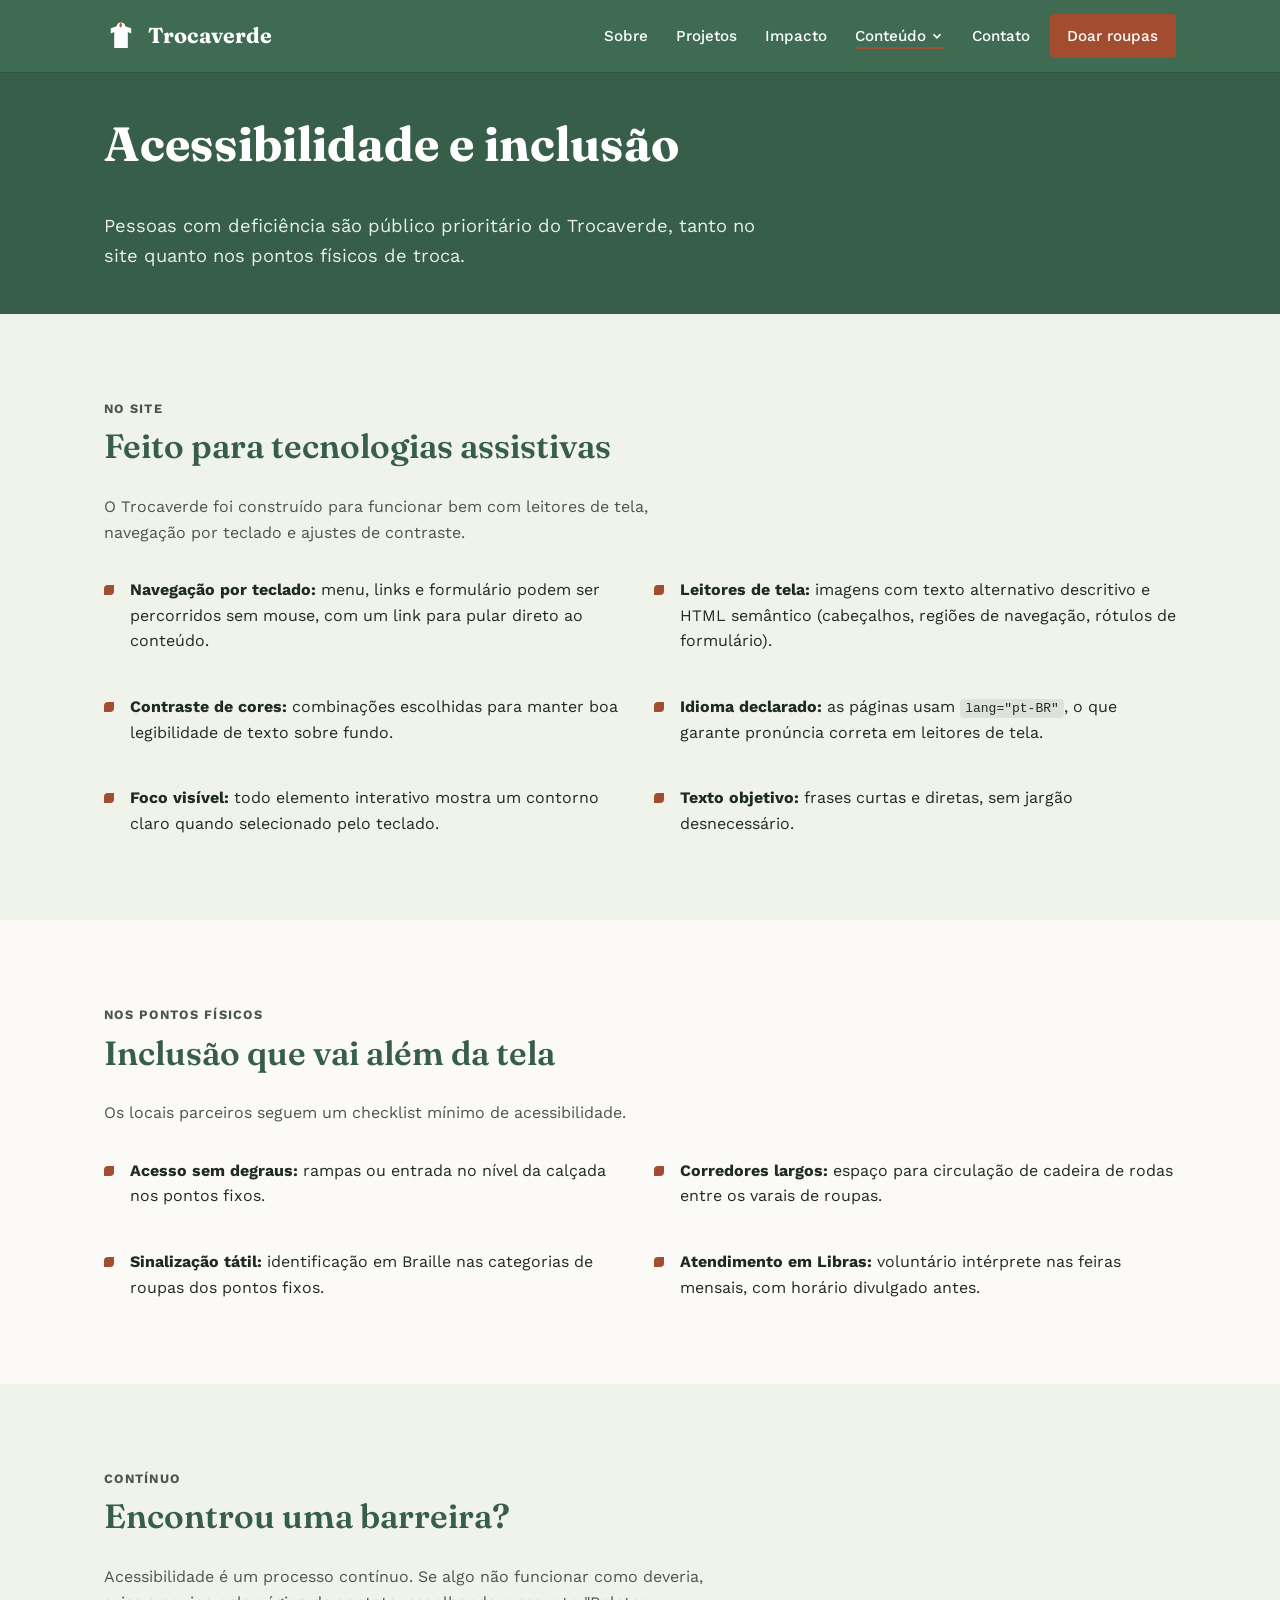
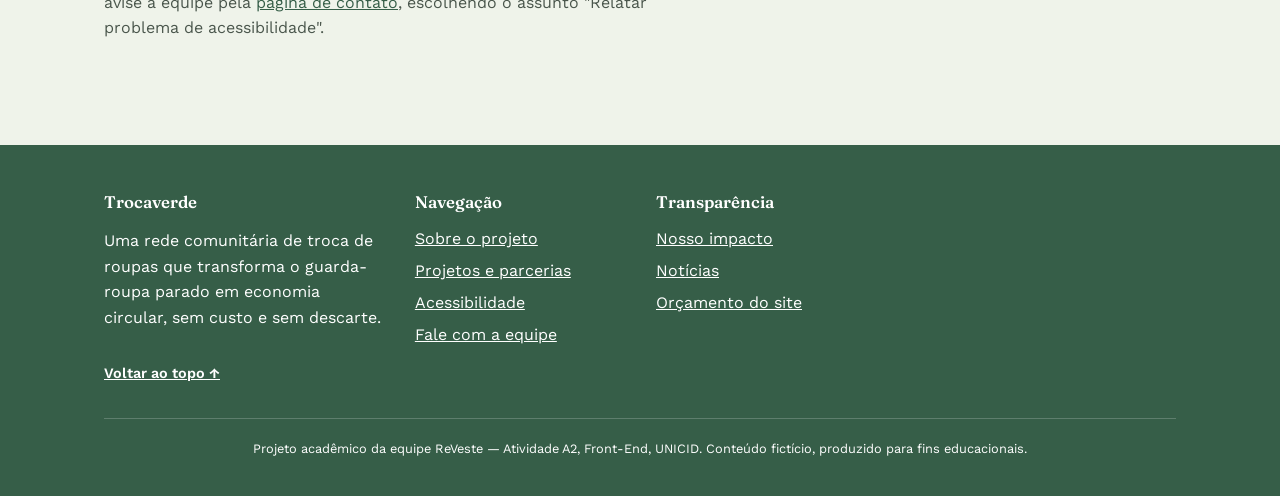
==== commit 2d411a57: "Remove newsletter subscription form Removed the newsletter subscription section from the page." ====
--- a/acessibilidade.html
+++ b/acessibilidade.html
@@ -127,15 +127,7 @@
             <li><a href="orcamento_hospedagem.html">Orçamento do site</a></li>
           </ul>
         </div>
-        <div>
-          <h2>Receba avisos das feiras</h2>
-          <form class="newsletter-form" data-newsletter-form>
-            <label for="newsletter-email" class="visually-hidden">Seu e-mail</label>
-            <input type="email" id="newsletter-email" name="newsletter-email" placeholder="seu@email.com" required autocomplete="email">
-            <button type="submit">Assinar</button>
-          </form>
-          <p class="newsletter-status" role="status" aria-live="polite" aria-atomic="true" hidden></p>
-        </div>
+       
       </div>
       <p class="footer-bottom">Projeto acadêmico da equipe ReVeste — Atividade A2, Front-End, UNICID. Conteúdo fictício, produzido para fins educacionais.</p>
     </div>
--- a/css/style.css
+++ b/css/style.css
@@ -8,10 +8,10 @@
   --color-ink: #1F2A22;
   --color-ink-soft: #4A564C;
   --color-primary: #3E6B52;
-  --color-primary-dark: #619277;
+  --color-primary-dark: #365E48;
   --color-secondary: #9CC6A0;
-  --color-accent: #B8613F;
-  --color-accent-dark: #9C5136;
+  --color-accent: #A24D2F;
+  --color-accent-dark: #8F452D;
   --color-card: #F3ECDC;
   --color-border: rgba(31, 42, 34, 0.18);
   --color-white: #ffffff;
@@ -140,14 +140,21 @@
 .brand svg { width: 34px; height: 34px; flex-shrink: 0; }
 .brand:hover { opacity: 0.9; }
 
-.nav-toggle-label {
+.nav-toggle-button {
   display: none;
   color: var(--color-white);
   cursor: pointer;
-  padding: 0.4rem;
-}
-.nav-toggle-label svg { width: 28px; height: 28px; }
-#nav-toggle:focus-visible ~ .nav-toggle-label {
+  padding: 0.55rem;
+  min-width: 44px;
+  min-height: 44px;
+  align-items: center;
+  justify-content: center;
+  border: 1px solid rgba(255,255,255,0.55);
+  border-radius: var(--radius-sm);
+  background: transparent;
+}
+.nav-toggle-button svg { width: 28px; height: 28px; }
+.nav-toggle-button:focus-visible {
   outline: 3px solid var(--color-white);
   outline-offset: 3px;
 }
@@ -219,6 +226,7 @@
   z-index: 10;
 }
 .has-dropdown.is-open > .dropdown { display: block; }
+.dropdown[hidden] { display: none !important; }
 .dropdown li { width: 100%; }
 .dropdown a { display: block; width: 100%; padding: 0.5rem 0.75rem; }
 .dropdown a::after { display: none; }
@@ -236,18 +244,18 @@
   white-space: nowrap;
 }
 .btn-cta::after { display: none !important; }
-.btn-cta:hover { background: #a24d2f !important; }
+.btn-cta:hover { background: #8F452D !important; }
 
 @media (max-width: 900px) {
-  .nav-toggle-label { display: inline-flex; }
+  .nav-toggle-button { display: inline-flex; }
   .site-header .container { flex-wrap: wrap; }
   .main-nav { display: none; width: 100%; order: 3; flex-direction: column; align-items: stretch; padding-bottom: 1rem; }
-  #nav-toggle:checked ~ .main-nav { display: flex; }
+  .site-header.menu-open .main-nav { display: flex; }
   .main-nav ul { flex-direction: column; align-items: stretch; }
   .main-nav a, .dropdown-toggle { padding: 0.65rem 0.5rem; }
   .main-nav a::after, .dropdown-toggle::after { display: none; }
   .has-dropdown { width: 100%; }
-  .dropdown { position: static; box-shadow: none; padding-left: 1rem; background: transparent; }
+  .main-nav .dropdown { position: static; box-shadow: none; padding-left: 1rem; background: transparent; min-width: 0; }
   .btn-cta { margin-top: 0.5rem; text-align: center; }
 }
 
@@ -336,7 +344,7 @@
   transition: background 0.2s ease, transform 0.2s ease;
 }
 .btn-primary { background: var(--color-accent-dark); color: var(--color-white); }
-.btn-primary:hover { background: #7f4129; }
+.btn-primary:hover { background: #743923; }
 .btn-outline { color: var(--color-white); border-color: var(--color-white); }
 .btn-outline:hover { background: rgba(255,255,255,0.14); }
 .hero .btn:focus-visible { outline-color: var(--color-white); }
@@ -480,7 +488,8 @@
 }
 
 /* ---------- Tabelas ---------- */
-.table-wrap { overflow-x: auto; }
+.table-wrap { overflow-x: auto; max-width: 100%; }
+.table-wrap:focus-visible { outline: 3px solid var(--color-accent); outline-offset: 3px; }
 table { width: 100%; border-collapse: collapse; min-width: 560px; background: var(--color-bg-alt); }
 caption { text-align: left; font-weight: 600; margin-bottom: 0.75rem; color: var(--color-ink-soft); }
 th, td { text-align: left; padding: 0.85rem 1rem; border-bottom: 1px solid var(--color-border); }
@@ -527,8 +536,8 @@
 }
 @media (max-width: 560px) {
   .bar-chart { gap: 0.4rem; height: 260px; }
-  .bar span { font-size: 0.7rem; }
-  .bar b { font-size: 0.7rem; }
+  .bar span { font-size: 0.8rem; }
+  .bar b { font-size: 0.8rem; }
 }
 
 /* ---------- Barras de progresso ---------- */
@@ -578,35 +587,87 @@
   border-color: var(--color-primary);
 }
 
-.gallery-grid { display: grid; grid-template-columns: repeat(3, 1fr); gap: 1.5rem; }
-@media (max-width: 900px) { .gallery-grid { grid-template-columns: repeat(2, 1fr); } }
-@media (max-width: 560px) { .gallery-grid { grid-template-columns: 1fr; } }
+.gallery-grid {
+  display: grid;
+  grid-template-columns: repeat(3, minmax(0, 1fr));
+  gap: 1.25rem;
+  align-items: start;
+}
+@media (max-width: 900px) {
+  .gallery-grid { grid-template-columns: repeat(2, minmax(0, 1fr)); }
+}
+@media (max-width: 560px) {
+  .gallery-grid { grid-template-columns: 1fr; gap: 1.5rem; }
+}
 .gallery-grid figure {
+  display: flex;
+  flex-direction: column;
+  min-width: 0;
   margin: 0;
-  cursor: pointer;
+  border-radius: 0;
+  overflow: visible;
+  background: transparent;
+}
+.gallery-grid figure[hidden] { display: none; }
+.gallery-trigger {
+  display: block;
+  width: 100%;
+  height: auto;
+  flex: 0 0 auto;
+  padding: 0;
+  border: 0;
   border-radius: var(--radius-md);
-  overflow: hidden;
-  transition: transform 0.2s ease;
-}
-.gallery-grid figure:hover { transform: translateY(-4px); }
-.gallery-grid figure[hidden] { display: none; }
+  text-align: left;
+  color: inherit;
+  background: transparent;
+  cursor: zoom-in;
+}
+.gallery-trigger:focus-visible {
+  outline: 3px solid var(--color-accent);
+  outline-offset: 4px;
+}
+.gallery-trigger:hover .swatch { filter: brightness(0.97); }
+.gallery-caption {
+  display: block;
+  flex: 0 0 auto;
+  margin: 0.55rem 0 0.85rem;
+  font-size: var(--text-sm);
+  line-height: 1.5;
+  color: var(--color-ink);
+}
+.gallery-caption .fonte {
+  display: block;
+  font-size: var(--text-xs);
+  line-height: 1.5;
+  color: var(--color-ink-soft);
+  margin-top: 0.15rem;
+}
 
 .swatch {
+  width: 100%;
   aspect-ratio: 4 / 5;
   display: flex;
   align-items: center;
   justify-content: center;
   position: relative;
+  overflow: hidden;
+  border-radius: var(--radius-md);
+  background: #fff;
+}
+.swatch img {
+  display: block;
+  width: 100%;
+  height: 100%;
+  object-fit: contain;
 }
 .swatch svg { width: 38%; height: auto; }
 .swatch--verde { background: #9CC6A0; color: #2B4C3A; }
-.swatch--bege { background: #F3ECDC; color: #B8613F; }
+.swatch--bege { background: #F3ECDC; color: #8F452D; }
 .swatch--verde-claro { background: #CFE0D2; color: #2B4C3A; }
 .swatch--creme { background: #E8D9C3; color: #3E6B52; }
 .swatch--verde-medio { background: #B8DBC0; color: #2B4C3A; }
 
-figcaption { margin-top: 0.6rem; font-size: var(--text-sm); color: var(--color-ink); }
-figcaption .fonte { display: block; font-size: var(--text-xs); color: var(--color-ink-soft); margin-top: 0.15rem; }
+
 
 /* Lightbox */
 dialog {
@@ -832,7 +893,7 @@
 }
 
 /* ---------- Rodapé ---------- */
-.site-footer { background: var(--color-primary-dark); color: #DCE7DD; padding-block: 3rem 1.5rem; }
+.site-footer { background: var(--color-primary-dark); color: #FFFFFF; padding-block: 3rem 1.5rem; }
 .footer-grid {
   display: grid;
   grid-template-columns: 1.2fr 0.9fr 0.9fr 1.2fr;
@@ -842,20 +903,23 @@
 @media (max-width: 900px) { .footer-grid { grid-template-columns: 1fr 1fr; } }
 @media (max-width: 560px) { .footer-grid { grid-template-columns: 1fr; } }
 .site-footer h2 { color: var(--color-white); font-size: 1.05rem; }
-.site-footer a { color: #DCE7DD; }
+.site-footer a { color: #FFFFFF; }
 .site-footer li { margin-bottom: 0.4rem; }
 .back-to-top {
   display: inline-block;
   margin-top: 1rem;
   font-size: var(--text-sm);
-  color: var(--color-secondary) !important;
-  text-decoration: none;
+  color: #FFFFFF !important;
+  text-decoration: underline;
   font-weight: 600;
 }
 .back-to-top:hover { text-decoration: underline; }
 
-.newsletter-form { display: flex; gap: 0.5rem; margin-top: 0.5rem; }
+.newsletter-form { display: flex; flex-wrap: wrap; gap: 0.5rem; margin-top: 0.5rem; }
+.newsletter-status { margin-top: 0.65rem; color: #FFFFFF; font-size: var(--text-sm); }
+.newsletter-status[hidden] { display: none; }
 .newsletter-form input {
+  min-height: 44px;
   flex: 1;
   min-width: 0;
   padding: 0.55rem 0.7rem;
@@ -864,6 +928,7 @@
   font-size: var(--text-sm);
 }
 .newsletter-form button {
+  min-height: 44px;
   padding: 0.55rem 0.9rem;
   background: var(--color-accent);
   color: var(--color-white);
@@ -873,15 +938,15 @@
   cursor: pointer;
   font-size: var(--text-sm);
 }
-.newsletter-form button:hover { background: #a24d2f; }
-.social-note { font-size: var(--text-xs); color: #B9CCBB; margin-top: 0.75rem; }
+.newsletter-form button:hover { background: #8F452D; }
+.social-note { font-size: var(--text-xs); color: #FFFFFF; margin-top: 0.75rem; }
 
 .footer-bottom {
   border-top: 1px solid rgba(255,255,255,0.2);
   padding-top: 1.25rem;
   font-size: var(--text-xs);
   text-align: center;
-  color: #C5D4C7;
+  color: #FFFFFF;
   max-width: none;
 }
 
@@ -905,6 +970,23 @@
   .stat-overlap { background: #1f2822; }
   .stat-overlap .stat-number { color: var(--color-secondary); }
   .form-success { background: #1e3a28; color: #c9e8d2; }
+  h1, h2, h3, a { color: #B8DCC0; }
+  :focus-visible { outline-color: #F0B49D; }
+  input:focus-visible, select:focus-visible, textarea:focus-visible { outline-color: #F0B49D; }
+  legend, .stat-overlap .stat-number { color: #B8DCC0; }
+  .news-date, .team-role, .field-error { color: #F0B49D !important; }
+  .swatch--bege { color: #8F452D; }
+}
+
+/* Ajustes adicionais de acessibilidade e telas estreitas */
+#conteudo-principal, main [id] { scroll-margin-top: 6rem; }
+img, video, iframe { max-width: 100%; }
+button, a, input, select, textarea { touch-action: manipulation; }
+@media (max-width: 380px) {
+  .container { padding-inline: 1rem; }
+  .gallery-filters button { padding: 0.55rem 0.75rem; }
+  .newsletter-form { flex-direction: column; align-items: stretch; }
+  .newsletter-form button { width: 100%; }
 }
 
 /* Força o atributo hidden a funcionar mesmo com display flex */
